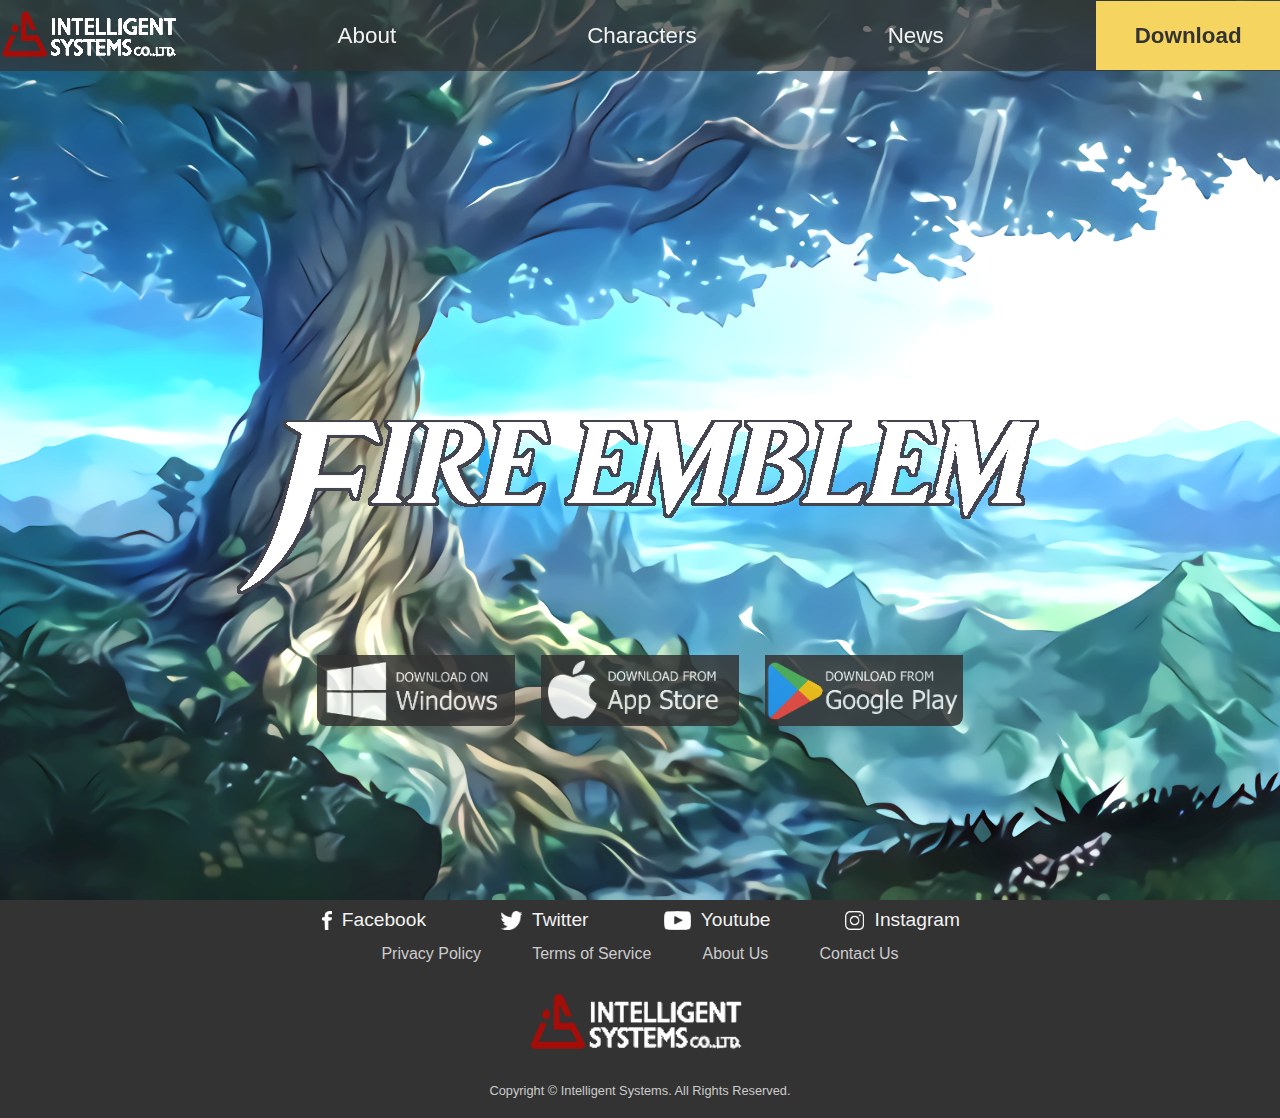
==== index.html @ 4d49d2db "updated footer and replaced placeholders in index" ====
<!DOCTYPE html>
<html class="noscrollbody">
<head>
    <meta charset="UTF-8" />
    <title>Home</title>
    <link href="style.css" rel="stylesheet" type="text/css">
</head>
<body class="noscrollbody">
<header>
    <nav class="navbar">
        <a href="#home"><img src="imgs/logo.png" alt="Logo"></a>
        <a class="button" href="#about">About</a>
        <a class="button" href="#chara">Characters</a>
        <a class="button" href="#news">News</a>
        <a class="button" id='download' href="#">Download</a>
    </nav>
</header>
<main id="homebg">
    <img src="imgs/logo1.png">
    <section id="platforms">
        <a href="#windows"><img src="imgs/windows.png" alt="windows"></a></div>
        <a href="#apple"><img src="imgs/apple.png" alt="apple"></a>
        <a href="#gplay"><img src="imgs/gplay.png" alt="google play"></a>
    </section>
</main>
<footer>
    <nav id="socials">
        <div class="sociallink"><img src="imgs/fb.png" alt="Facebook"><a href="#facebook">Facebook</a></div>
        <div class="sociallink"><img src="imgs/twt.png" alt="Twitter"><a href="#twitter">Twitter</a></div>
        <div class="sociallink"><img src="imgs/yt.png" alt="Youtube"><a href="#youtube">Youtube</a></div>
        <div class="sociallink"><img src="imgs/insta.png" alt="Instagram"><a href="#instagram">Instagram</a></div>
    </nav>
    <nav id="companyinfo">
        <a href="#privacy">Privacy Policy</a>
        <a href="#tos">Terms of Service</a>
        <a href="#aboutcompany">About Us</a>
        <a href="#contact">Contact Us</a>
    </nav>
    <div id="companylogo"><img src="imgs/logo.png"></div>
    <p class="copyright">Copyright © Intelligent Systems. All Rights Reserved.</p>
</footer>
</body>
</html>
---- style.css ----
/* all */
html, 
body { 
    margin: 0; 
}

.noscrollbody {
    height: 100%;
}

body {
    -ms-overflow-style: none;  /* Internet Explorer 10+ */
    scrollbar-width: none;  /* Firefox */
}
body::-webkit-scrollbar { 
    display: none;  /* Safari and Chrome */
}

::-webkit-scrollbar {
width: 5px;
}

::-webkit-scrollbar-track {
background: rgb(255, 255, 255, 0.8);
}

::-webkit-scrollbar-thumb {
background: rgba(135, 135, 135, 0.8);
}

::-webkit-scrollbar-thumb:hover {
background: rgba(51, 51, 51, 0.8);
}

/* navbar */
.navbar {
    z-index: 9;
    position: fixed;
    top: 0;
    width: 100%;  
    background-color: rgba(51, 51, 51, 0.7);
    display: flex;
    justify-content: space-between;
    align-items: center;
    font-family: 'Segoe UI', Tahoma, Geneva, Verdana, sans-serif; /* to edit */
}

.navbar a {
    display: inline-block;
    color: #f2f2f2;
    text-decoration: none;
    font-size: 1.4em;
}

.navbar a:hover {
    color: #b1b1b1;
  }

.navbar img {
    display: block;
}

.navbar .button {
    padding: 0.94em 3%;
}

.navbar #download {
    background-color: #f5d45f;
    color: #333;
    font-weight: 600;
}

.navbar #download:hover {
    background-color: #b8920d;
    color: #f2f2f2;
}

/* footer */
footer {
    z-index: 10;
    position: relative;
    background-color: #333;
    padding-top: 0.5em;
    padding-bottom: 0.5em;
    font-family: 'Segoe UI', Tahoma, Geneva, Verdana, sans-serif; /* to edit */
    display: flex;
    flex-wrap: nowrap;
    flex-direction: column;
    text-align: center;
}

footer nav {
    display: flex;
    flex-direction: row;
    flex-wrap: nowrap;
    justify-content: center;
}

footer nav a {
    text-decoration: none;
    margin: 1% 2%;
}

.sociallink {
    display: flex;
    flex-direction: row;
    flex-wrap: nowrap;
    align-items: center;
    margin: 0 3%;
}

#socials a {
    color: #f2f2f2;
    font-size: 1.2em;
    padding-left: 8px;
}

#socials a:hover {
    color: #b1b1b1;
}

#socials img {
    height: 1.2em;
    width: auto;
}

#companyinfo a {
    color: #cccccc;
    font-size: 1em;
}

#companyinfo a:hover {
    color: #858585;
}

footer #companylogo img {
    padding-top: 4px;
    width: 14em;
    height: auto;
}

footer .copyright {
    font-size: 0.8em;
    color: #cccccc;
}

/* home page*/
#homebg {
    background-image: url("imgs/bg.png");
    background-position: center;
    background-repeat: no-repeat;
    background-size: cover;
    height: 100%;
    display: flex;
    flex-direction: column;
    align-items: center;
    justify-content: center;
}

#homebg img {
    padding-top: 20%;
}

#platforms {
    display: flex;
    flex-direction: row;
    align-items: center;
    justify-content: center;
}

#platforms a {
    width: 14em;
    margin: 2%;
    border-radius: 0.6em;
}

#platforms a img {
    display: block;
    max-width: 100%;
    border-radius: 0.6em;
    opacity: 0.85;
}


#platforms a:hover img {
    opacity: 1;
}

/* about page */
#abtbg {
    background-image: url("imgs/bg.png"); /*to edit */
    background-position: center;
    background-repeat: no-repeat;
    background-size: cover;
    height: 100%;
    display: flex;
    align-items: center;
    justify-content: center;
}

.infopage {
    margin-top: 5.5em;
    margin-bottom: 2.5em;
    width: 90%;
    background-color: rgba(46, 50, 69, 0.8);
    text-align: center;
    height: 80%;
    display: grid;
    grid-template-columns: 1fr 2fr;
    grid-template-rows: 5fr 1.3fr;
}

.infopage .text {
    font-size: 1.1em;
    color: #f2f2f2;
    text-align: left;
    overflow-y: scroll;
    padding: 0 5%;
    grid-column: 1 / 2;
    grid-row: 1 / 3;
    min-width: 0;
    min-height: 0;
}

/* to edit
.text h1 {

}

.text h3 {

}

.text p {

}
*/

.mainimg {
    padding: 2%;
    grid-column: 2 / 3;
    grid-row: 1 / 2;
    min-width: 0;
    min-height: 0;
}

.sideimg {
    padding: 0 2% 2%;
    grid-column: 2 / 3;
    grid-row: 2 / 3;
    min-width: 0;
    min-height: 0;
    display: flex;
    flex-direction: row;
    flex-wrap: nowrap;
    justify-content: space-between;
}

.mainimg img {
    width: 100%;
    height: 100%;
    object-fit: cover;
}

.sideimg div {
    padding: 0 1%;
    flex-basis: 23%;
}

.sideimg img {
    width: 100%;
    height: 100%;
    object-fit: cover;
}

/* character page */

#charabg {
    background-image: url("imgs/bg.png"); /*to edit*/
    background-position: center;
    background-repeat: no-repeat;
    background-size: cover;
    height: 100%;
    display: flex;
    justify-content: center;
    align-items: center;
}

.charapage {
    margin-top: 5em;
    margin-bottom: 1em;
    width: 100%;
    height: 85%;
    display: flex;
    flex-direction: row;
    align-items: center;
    justify-content: space-between;
}

.charaselect {
    flex-basis: 15%;
    height: 100%;
    display: flex;
    flex-direction: column;
    flex-wrap: nowrap;
    justify-content: center;
    gap: 1%;
}

.charaselect .charaselecttab {
    background-color: rgba(46, 50, 69, 0.8);
    flex-basis: 15%;
    max-height: 15%;
    display: flex;
    align-items: center;
    justify-content: space-between;
}

.charaselecttab img {
    max-height: 100%;
    max-width: 100%;
}

.charaselecttab span {
    color: #f2f2f2;
}

.charainfo {
    flex-basis: 80%;
    margin-top: 12em;
    height: 50%;
    background-color: rgba(46, 50, 69, 0.8);
    display: flex;
    flex-direction: row;
    flex-wrap: nowrap;
    position: relative;
}

.charainfo .charahead {
    position: absolute;
    top: -10%;
    left: 5%;
    color: #f2f2f2;
    font-size: 3em;
    text-shadow: 0 0 1px rgba(46, 50, 69), 0 0 1px rgba(46, 50, 69), 0 0 1px rgba(46, 50, 69), 0 0 1px rgba(46, 50, 69), 0 0 1px rgba(46, 50, 69);
}

.charainfo .charatxt {
    color: #f2f2f2;
    flex-basis: 75%;
    margin: 3%;
    margin-top: 4%;
    overflow-y: auto;
    padding-right: 1%;
}

.charainfo .charaimg {
    flex-basis: 20%;
    flex-shrink: 0.25;
    margin-right: 5%;
    margin-top: -20%;
    margin-bottom: -2.5%;
}

.charainfo .charaimg img {
    max-height: 100%;
}

/* news page */

#newsbg {
    background-image: url("imgs/bg.png"); /*to edit*/
    background-position: center;
    background-repeat: no-repeat;
    background-size: cover;
    height: 100%;
    display: flex;
    flex-direction: column;
    align-items: center;
}

.filter {
    margin-top: 5.5em;
    margin-bottom: 0.5em;
    width: 85%;
}

.filter span {
    text-align: left;
    padding: 0.3% 1%;
    background-color: rgba(46, 50, 69, 0.8);
    color: #f2f2f2;
    font-family: Verdana, Geneva, Tahoma, sans-serif;
}

.articles {
    margin-bottom: 2.5em;
    padding-right: 0.5%;
    width: 85%;
    height: 85%;
    overflow-y: scroll;
    display: flex;
    flex-direction: row;
    flex-wrap: wrap;
    gap: 3% 0%;
    justify-content: space-between;
}

.articles article {
    background-color: rgba(46, 50, 69, 0.8);
    color: #f2f2f2;
    text-align: left;
}

.articles .mainarticle {
    flex-basis: 100%;
    height: 90%;
    display: grid;
    grid-template-rows: 5fr 1fr;
    font-size: 1.5em;
}

.articles .subarticle {
    flex: 0 32%;
    min-height: 33%;
    display: grid;
    grid-template-rows: 5fr 1fr;
    font-size: 1.2em;
}

.articleimg {
    grid-row: 1 / 6;
    min-width: 0;
    min-height: 0;
}
.articleimg img {
    width: 100%;
    height: 100%;
    object-fit: cover;
}

.articletext {
    grid-row: 6 / 7;
    min-width: 0;
    min-height: 0;
    max-height: 100%;
    word-wrap: break-word;
}

.mainarticle .articletext {
    margin-top: -3%;
    margin-bottom: -1.5%;
    margin-left: 2%;
}

.subarticle .articletext {
    margin-top: -7%;
    margin-bottom: -3%;
    margin-left: 4%;
}

.articletext h1 {
    font-size: 1.5em;
}

.time {
    color:#cccccc;
}

.mainarticle .articletext .time {
    margin-top: -3.5%;
    font-size: 0.8em;
}

.mainarticle .articletext .content {
    margin-top: -1.5%;
    font-size: 0.9em;
}

.subarticle .articletext .time {
    margin-top: -9%;
    font-size: 0.9em;
}

/* news article */

#newsarticlebg {
    background-image: url("imgs/bg.png"); /*to edit*/
    background-position: center;
    background-repeat: no-repeat;
    background-size: cover;
    height: 100%;
    display: flex;
    flex-direction: column;
    align-items: center;
}

.breadcrumbs {
    margin-top: 5.3em;
    margin-bottom: 0.2em;
    width: 85%;
}

.breadcrumbs a {
    text-align: left;
    color: #fff;
}

.breadcrumbs a:hover {
    color: #cccccc;
}

.newsarticle {
    margin-bottom: 2.5em;
    width: 85%;
    background-color: rgba(46, 50, 69, 0.8);
    height: 78%;
    display: flex;
    flex-direction: column;
    flex-wrap: nowrap;
    overflow-y: scroll;
}

.newsarticle .newsarticleimg {
    width: 100%;
    max-height: 80%;
}

.newsarticle .newsarticleimg img {
    width: 100%;
    height: 100%;
    object-fit: cover;
}

.newsarticle .newsarticletext {
    color: #f2f2f2;
    margin: 0 2%;
}

/*
.newsarticletext h1 {
    
}

.newsarticletext .articlecontent {

}

*/

.newsarticletext .articledetails {
    margin-top: -0.8em;
}
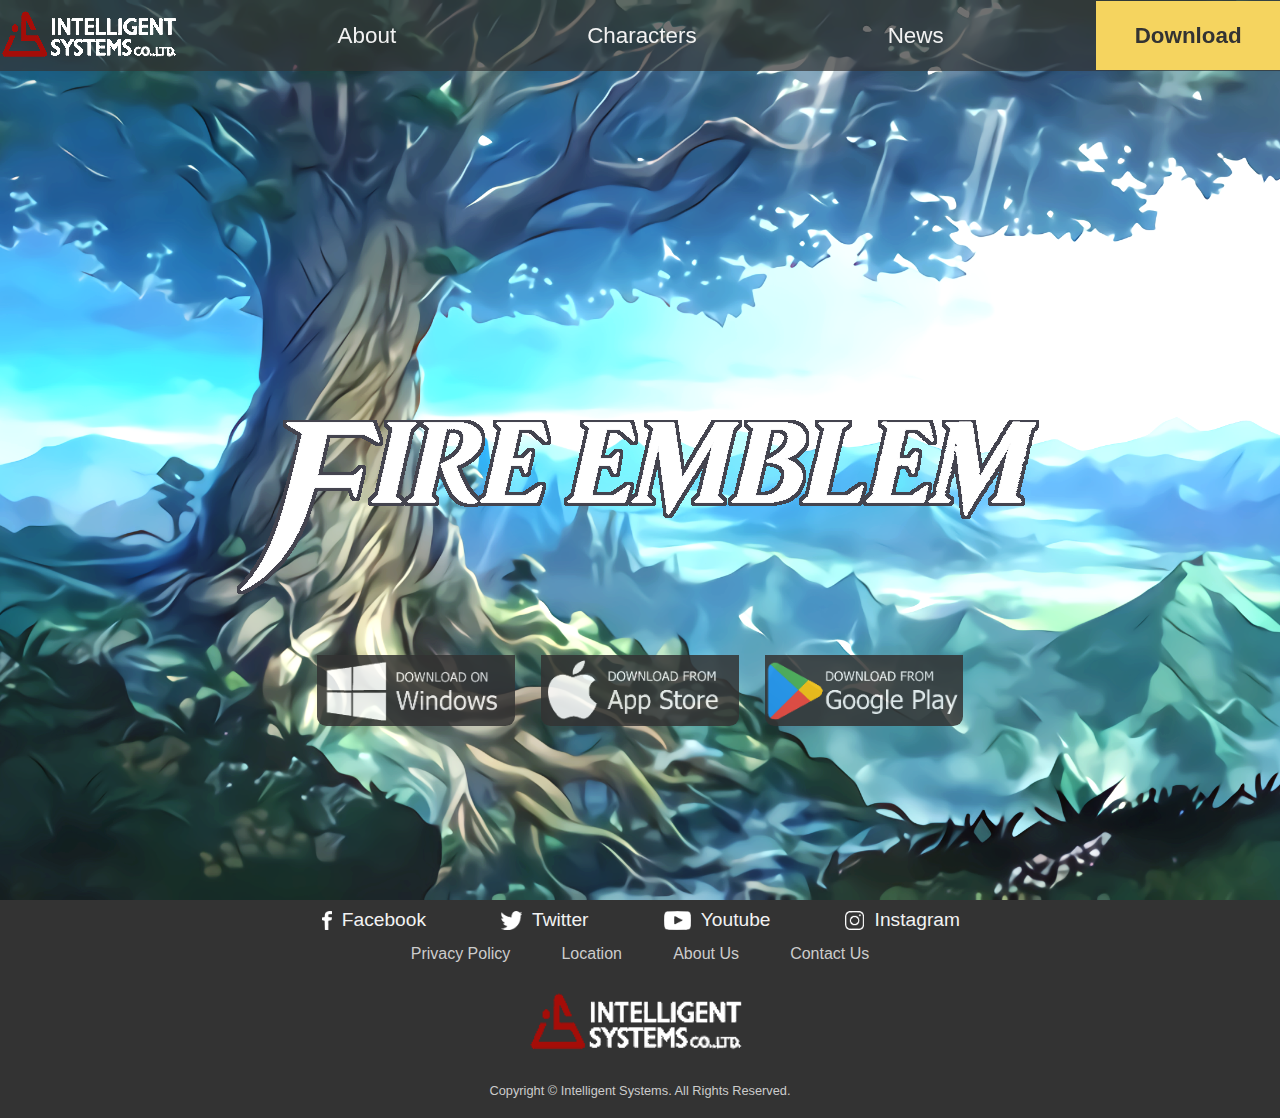
==== commit bd2a08fe: "added footer navigation (external)" ====
--- a/index.html
+++ b/index.html
@@ -8,33 +8,33 @@
 <body class="noscrollbody">
 <header>
     <nav class="navbar">
-        <a href="#home"><img src="imgs/logo.png" alt="Logo"></a>
-        <a class="button" href="#about">About</a>
-        <a class="button" href="#chara">Characters</a>
-        <a class="button" href="#news">News</a>
-        <a class="button" id='download' href="#">Download</a>
+        <a href="index.html"><img src="imgs/logo.png" alt="Logo"></a>
+        <a class="button" href="about.html">About</a>
+        <a class="button" href="characters.html">Characters</a>
+        <a class="button" href="news.html">News</a>
+        <a class="button" id='download' href="https://play.google.com/store/apps/details?id=com.nintendo.zaba&hl=en&gl=US" target="_blank">Download</a>
     </nav>
 </header>
 <main id="homebg">
     <img src="imgs/logo1.png">
     <section id="platforms">
-        <a href="#windows"><img src="imgs/windows.png" alt="windows"></a></div>
-        <a href="#apple"><img src="imgs/apple.png" alt="apple"></a>
-        <a href="#gplay"><img src="imgs/gplay.png" alt="google play"></a>
+        <a href="https://www.memuplay.com/how-to-play-Fire-Emblem-Heroes--on-pc.html" target="_blank"><img src="imgs/windows.png" alt="windows"></a></div>
+        <a href="https://apps.apple.com/us/app/fire-emblem-heroes/id1181774280" target="_blank"><img src="imgs/apple.png" alt="apple"></a>
+        <a href="https://play.google.com/store/apps/details?id=com.nintendo.zaba&hl=en&gl=US" target="_blank"><img src="imgs/gplay.png" alt="google play"></a>
     </section>
 </main>
 <footer>
     <nav id="socials">
-        <div class="sociallink"><img src="imgs/fb.png" alt="Facebook"><a href="#facebook">Facebook</a></div>
-        <div class="sociallink"><img src="imgs/twt.png" alt="Twitter"><a href="#twitter">Twitter</a></div>
-        <div class="sociallink"><img src="imgs/yt.png" alt="Youtube"><a href="#youtube">Youtube</a></div>
-        <div class="sociallink"><img src="imgs/insta.png" alt="Instagram"><a href="#instagram">Instagram</a></div>
+        <div class="sociallink"><img src="imgs/fb.png" alt="Facebook"><a href="https://www.facebook.com/FEHeroes.EN" target="_blank">Facebook</a></div>
+        <div class="sociallink"><img src="imgs/twt.png" alt="Twitter"><a href="https://twitter.com/FE_Heroes_EN" target="_blank">Twitter</a></div>
+        <div class="sociallink"><img src="imgs/yt.png" alt="Youtube"><a href="https://www.youtube.com/@NintendoMobile" target="_blank">Youtube</a></div>
+        <div class="sociallink"><img src="imgs/insta.png" alt="Instagram"><a href="https://www.instagram.com/fire_emblem_heroes_feh/?hl=en" target="_blank">Instagram</a></div>
     </nav>
     <nav id="companyinfo">
-        <a href="#privacy">Privacy Policy</a>
-        <a href="#tos">Terms of Service</a>
-        <a href="#aboutcompany">About Us</a>
-        <a href="#contact">Contact Us</a>
+        <a href="https://intsys.co.jp/privacypolicy/" target="_blank">Privacy Policy</a>
+        <a href="https://intsys.co.jp/company/map/" target="_blank">Location</a>
+        <a href="https://intsys.co.jp/company/" target="_blank">About Us</a>
+        <a href="https://intsys.co.jp/contact/" target="_blank">Contact Us</a>
     </nav>
     <div id="companylogo"><img src="imgs/logo.png"></div>
     <p class="copyright">Copyright © Intelligent Systems. All Rights Reserved.</p>
--- a/style.css
+++ b/style.css
@@ -42,7 +42,7 @@
     display: flex;
     justify-content: space-between;
     align-items: center;
-    font-family: 'Segoe UI', Tahoma, Geneva, Verdana, sans-serif; /* to edit */
+    font-family: 'Segoe UI', Tahoma, Geneva, Verdana, sans-serif; 
 }
 
 .navbar a {
@@ -82,7 +82,7 @@
     background-color: #333;
     padding-top: 0.5em;
     padding-bottom: 0.5em;
-    font-family: 'Segoe UI', Tahoma, Geneva, Verdana, sans-serif; /* to edit */
+    font-family: 'Segoe UI', Tahoma, Geneva, Verdana, sans-serif; 
     display: flex;
     flex-wrap: nowrap;
     flex-direction: column;
@@ -101,6 +101,12 @@
     margin: 1% 2%;
 }
 
+#socials {
+    display: flex;
+    flex-direction: row;
+    flex-wrap: wrap;
+}
+
 .sociallink {
     display: flex;
     flex-direction: row;
@@ -122,6 +128,12 @@
 #socials img {
     height: 1.2em;
     width: auto;
+}
+
+#companyinfo {
+    display: flex;
+    flex-direction: row;
+    flex-wrap: wrap;
 }
 
 #companyinfo a {
@@ -142,6 +154,7 @@
 footer .copyright {
     font-size: 0.8em;
     color: #cccccc;
+    word-wrap: break-word;
 }
 
 /* home page*/
@@ -159,6 +172,7 @@
 
 #homebg img {
     padding-top: 20%;
+    max-width: 100%;
 }
 
 #platforms {
@@ -166,6 +180,7 @@
     flex-direction: row;
     align-items: center;
     justify-content: center;
+    max-width: 100%;
 }
 
 #platforms a {
@@ -188,7 +203,7 @@
 
 /* about page */
 #abtbg {
-    background-image: url("imgs/bg.png"); /*to edit */
+    background-image: url("imgs/bg2.png"); 
     background-position: center;
     background-repeat: no-repeat;
     background-size: cover;
@@ -214,7 +229,7 @@
     font-size: 1.1em;
     color: #f2f2f2;
     text-align: left;
-    overflow-y: scroll;
+    overflow-y: auto;
     padding: 0 5%;
     grid-column: 1 / 2;
     grid-row: 1 / 3;
@@ -222,19 +237,22 @@
     min-height: 0;
 }
 
-/* to edit
 .text h1 {
-
+    font-family: Georgia, 'Times New Roman', Times, serif;
+    font-size: 1.7em;
+    margin-top: 3%;
+    word-wrap: break-word;
 }
 
 .text h3 {
-
+    font-family: Georgia, 'Times New Roman', Times, serif;
+    font-size: 1.4em;
 }
 
 .text p {
-
-}
-*/
+    margin-top: -7%;
+    font-family: 'Gill Sans', 'Gill Sans MT', Calibri, 'Trebuchet MS', sans-serif;
+}
 
 .mainimg {
     padding: 2%;
@@ -259,7 +277,7 @@
 .mainimg img {
     width: 100%;
     height: 100%;
-    object-fit: cover;
+    object-fit: contain;
 }
 
 .sideimg div {
@@ -268,15 +286,44 @@
 }
 
 .sideimg img {
+    opacity: 0.7;
     width: 100%;
     height: 100%;
     object-fit: cover;
 }
 
+.sideimg img:hover {
+    opacity: 1;
+    cursor: pointer;
+}
+
+@media (max-width: 576px) {
+    .infopage {
+        display: flex;
+        flex-direction: column;
+        flex-wrap: nowrap;
+    }
+
+    .infopage .mainimg {
+        order: 1;
+        flex-basis: 45%;
+    }
+
+    .infopage .sideimg {
+        order: 2;
+        flex-basis: 15%;
+    }
+
+    .infopage .text {
+        order: 3;
+        flex-basis: 40%;
+    }
+}
+
 /* character page */
 
 #charabg {
-    background-image: url("imgs/bg.png"); /*to edit*/
+    background-image: url("imgs/bg3.png"); 
     background-position: center;
     background-repeat: no-repeat;
     background-size: cover;
@@ -323,6 +370,13 @@
 
 .charaselecttab span {
     color: #f2f2f2;
+    font-size: 1.2em;
+    font-family: Georgia, 'Times New Roman', Times, serif;
+}
+
+.charaselecttab:hover {
+    background-color: rgba(46, 50, 69);
+    cursor: pointer;
 }
 
 .charainfo {
@@ -341,12 +395,15 @@
     top: -10%;
     left: 5%;
     color: #f2f2f2;
-    font-size: 3em;
+    font-size: 3.2em;
+    font-family: Georgia, 'Times New Roman', Times, serif;
     text-shadow: 0 0 1px rgba(46, 50, 69), 0 0 1px rgba(46, 50, 69), 0 0 1px rgba(46, 50, 69), 0 0 1px rgba(46, 50, 69), 0 0 1px rgba(46, 50, 69);
 }
 
 .charainfo .charatxt {
     color: #f2f2f2;
+    font-family: 'Gill Sans', 'Gill Sans MT', Calibri, 'Trebuchet MS', sans-serif;
+    font-size: 1.2em;
     flex-basis: 75%;
     margin: 3%;
     margin-top: 4%;
@@ -366,10 +423,63 @@
     max-height: 100%;
 }
 
+@media (max-width:950px) {
+    .charapage {
+        width: 85%;
+        flex-direction: column;
+    }
+    .charaselect {
+        flex-basis: 20%;
+        flex-direction: row;
+    }
+    .charaselecttab {
+        flex-basis: 15%;
+        min-height: 80%;
+        flex-direction: column;
+    }
+
+    .charaselecttab span {
+        font-size: 1.1em;
+    }
+
+    .charainfo {
+        flex-basis: 65%;
+        margin-top: 0;
+    }
+    .charainfo .charatxt {
+        flex-basis: 80%;
+    }
+    .charainfo .charaimg {
+        flex-basis: 15%;
+        margin-right: 2%;
+        margin-top: -17%;
+    }
+}
+
+@media (max-width:576px) {
+
+    .charaselecttab span {
+        font-size: 1em;
+    }
+
+    .charainfo .charahead {
+        top: -11%;
+        left: 2%;
+        color: #f2f2f2;
+        font-size: 3em;
+        font-family: Georgia, 'Times New Roman', Times, serif;
+        text-shadow: 0 0 1px rgba(46, 50, 69), 0 0 1px rgba(46, 50, 69), 0 0 1px rgba(46, 50, 69), 0 0 1px rgba(46, 50, 69), 0 0 1px rgba(46, 50, 69);
+    }
+
+    .charainfo .charaimg {
+        margin-top: -20%;
+    }
+}
+
 /* news page */
 
 #newsbg {
-    background-image: url("imgs/bg.png"); /*to edit*/
+    background-image: url("imgs/bg4.png");
     background-position: center;
     background-repeat: no-repeat;
     background-size: cover;
@@ -379,21 +489,8 @@
     align-items: center;
 }
 
-.filter {
+.articles {
     margin-top: 5.5em;
-    margin-bottom: 0.5em;
-    width: 85%;
-}
-
-.filter span {
-    text-align: left;
-    padding: 0.3% 1%;
-    background-color: rgba(46, 50, 69, 0.8);
-    color: #f2f2f2;
-    font-family: Verdana, Geneva, Tahoma, sans-serif;
-}
-
-.articles {
     margin-bottom: 2.5em;
     padding-right: 0.5%;
     width: 85%;
@@ -413,12 +510,28 @@
 }
 
 .articles .mainarticle {
+    position: relative;
     flex-basis: 100%;
     height: 90%;
     display: grid;
     grid-template-rows: 5fr 1fr;
     font-size: 1.5em;
 }
+
+.mainarticle a span { 
+    position:absolute; 
+    width:100%;
+    height:100%;
+    top:0;
+    left: 0;
+    z-index: 1;
+    background-image: url('imgs/empty.gif'); /* needed to work on IE */
+    background-color: rgba(0, 0, 0, 0);
+}   
+
+.mainarticle a span:hover { 
+    background-color: rgba(0, 0, 0, 0.1);
+}   
 
 .articles .subarticle {
     flex: 0 32%;
@@ -436,6 +549,13 @@
 .articleimg img {
     width: 100%;
     height: 100%;
+}
+
+.mainarticle .articleimg img {
+    object-fit: contain;
+}
+
+.subarticle .articleimg img {
     object-fit: cover;
 }
 
@@ -461,6 +581,7 @@
 
 .articletext h1 {
     font-size: 1.5em;
+    font-family: 'Times New Roman', Times, serif;
 }
 
 .time {
@@ -468,24 +589,49 @@
 }
 
 .mainarticle .articletext .time {
-    margin-top: -3.5%;
+    margin-top: -3%;
     font-size: 0.8em;
+    font-family: 'Gill Sans', 'Gill Sans MT', Calibri, 'Trebuchet MS', sans-serif;
 }
 
 .mainarticle .articletext .content {
     margin-top: -1.5%;
     font-size: 0.9em;
+    font-family: 'Gill Sans', 'Gill Sans MT', Calibri, 'Trebuchet MS', sans-serif;
+}
+
+.content a {
+    color: #f2f2f2;
 }
 
 .subarticle .articletext .time {
     margin-top: -9%;
     font-size: 0.9em;
+    font-family: 'Gill Sans', 'Gill Sans MT', Calibri, 'Trebuchet MS', sans-serif;
+}
+
+.mobimg {
+    display: none;
+}
+
+@media (max-width:576px) {
+    .articles .subarticle {
+        flex: 0 48%;
+    }
+
+    .deskimg {
+        display: none;
+    }
+
+    .mobimg {
+        display: block;
+    }
 }
 
 /* news article */
 
 #newsarticlebg {
-    background-image: url("imgs/bg.png"); /*to edit*/
+    background-image: url("imgs/bg4.png"); 
     background-position: center;
     background-repeat: no-repeat;
     background-size: cover;
@@ -504,6 +650,11 @@
 .breadcrumbs a {
     text-align: left;
     color: #fff;
+    font-size: 1.2em;
+    font-family:'Gill Sans', 'Gill Sans MT', Calibri, 'Trebuchet MS', sans-serif;
+    background-color: rgba(46, 50, 69,0.3);
+    text-shadow: 0 0 1px rgba(46, 50, 69), 0 0 1px rgba(46, 50, 69), 0 0 1px rgba(46, 50, 69), 0 0 1px rgba(46, 50, 69), 0 0 1px rgba(46, 50, 69), 0 0 1px rgba(46, 50, 69), 0 0 1px rgba(46, 50, 69);
+    padding: 2px;
 }
 
 .breadcrumbs a:hover {
@@ -537,17 +688,25 @@
     margin: 0 2%;
 }
 
-/*
 .newsarticletext h1 {
-    
+    margin-top: 0.5em;
+    font-size: 2em;
+    font-family: 'Times New Roman', Times, serif;
+}
+
+.newsarticletext .articledetails {
+    margin-top: -0.5em;
+    color:#cccccc;
+    font-size: 1.3em;
+    font-family: 'Gill Sans', 'Gill Sans MT', Calibri, 'Trebuchet MS', sans-serif;
 }
 
 .newsarticletext .articlecontent {
-
-}
-
-*/
-
-.newsarticletext .articledetails {
-    margin-top: -0.8em;
+    font-size: 1.5em;
+    font-family: 'Gill Sans', 'Gill Sans MT', Calibri, 'Trebuchet MS', sans-serif;
+}
+.newsarticletext .articlecontent img {
+    display: block;
+    margin: auto;
+    max-width: 100%;
 }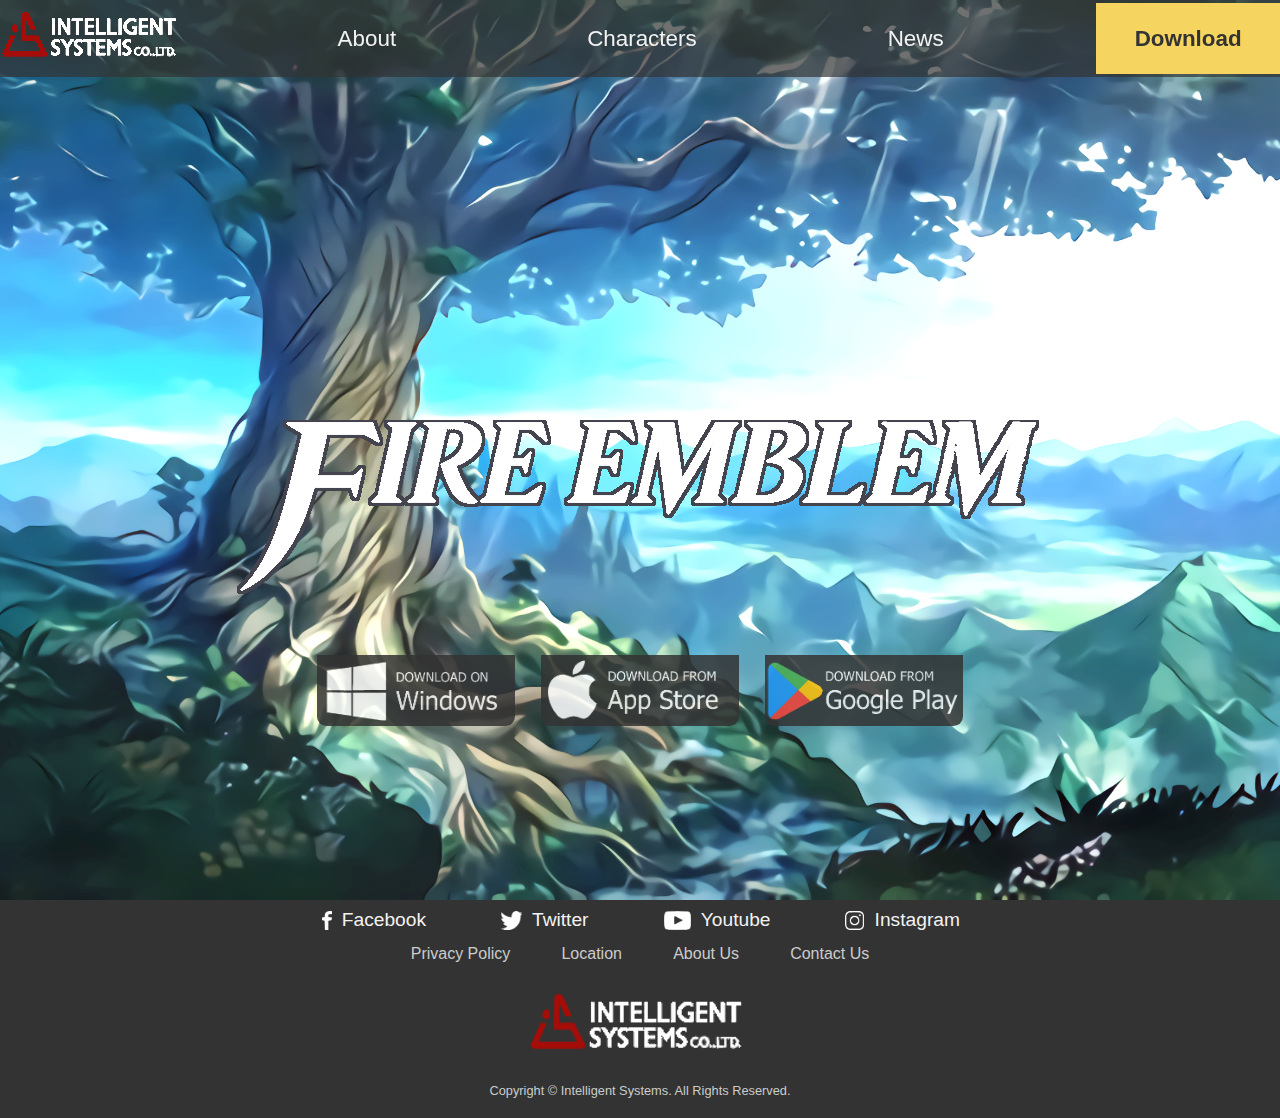
==== commit 8263b76e: "added mobile navbar base" ====
--- a/index.html
+++ b/index.html
@@ -12,7 +12,12 @@
         <a class="button" href="about.html">About</a>
         <a class="button" href="characters.html">Characters</a>
         <a class="button" href="news.html">News</a>
-        <a class="button" id='download' href="https://play.google.com/store/apps/details?id=com.nintendo.zaba&hl=en&gl=US" target="_blank">Download</a>
+        <a class='download' href="https://play.google.com/store/apps/details?id=com.nintendo.zaba&hl=en&gl=US" target="_blank">Download</a>
+    </nav>
+    <nav class="mobilenavbar">
+        <a href="index.html"><img src="imgs/logo.png" alt="Logo"></a>
+        <img id="hamburger" src="imgs/hamburger.png">
+        <a class='download' href="https://play.google.com/store/apps/details?id=com.nintendo.zaba&hl=en&gl=US" target="_blank">Download</a>
     </nav>
 </header>
 <main id="homebg">
--- a/style.css
+++ b/style.css
@@ -56,23 +56,61 @@
     color: #b1b1b1;
   }
 
-.navbar img {
-    display: block;
-}
-
 .navbar .button {
-    padding: 0.94em 3%;
-}
-
-.navbar #download {
+    padding: 1em 3%;
+}
+
+.navbar .download {
+    padding: 1em 3%;
     background-color: #f5d45f;
     color: #333;
     font-weight: 600;
 }
 
-.navbar #download:hover {
+.navbar .download:hover {
     background-color: #b8920d;
     color: #f2f2f2;
+}
+
+.mobilenavbar {
+    display: none;
+}
+
+@media (max-width:700px) {
+    .navbar {
+        display: none;
+    }
+
+    .mobilenavbar {
+        z-index: 9;
+        position: fixed;
+        top: 0;
+        width: 100%;  
+        background-color: rgba(51, 51, 51, 0.7);
+        display: flex;
+        flex-direction: row;
+        justify-content: space-between;
+        align-items: center;
+        font-family: 'Segoe UI', Tahoma, Geneva, Verdana, sans-serif; 
+    }
+    
+    .mobilenavbar .download {
+        text-decoration: none;
+        font-size: 1.4em;
+        padding: 1em 3%;
+        background-color: #f5d45f;
+        color: #333;
+        font-weight: 600;
+    }
+    
+    .mobilenavbar .download:hover {
+        background-color: #b8920d;
+        color: #f2f2f2;
+    }
+
+    .mobilenavbar #hamburger {
+        
+    }
 }
 
 /* footer */
